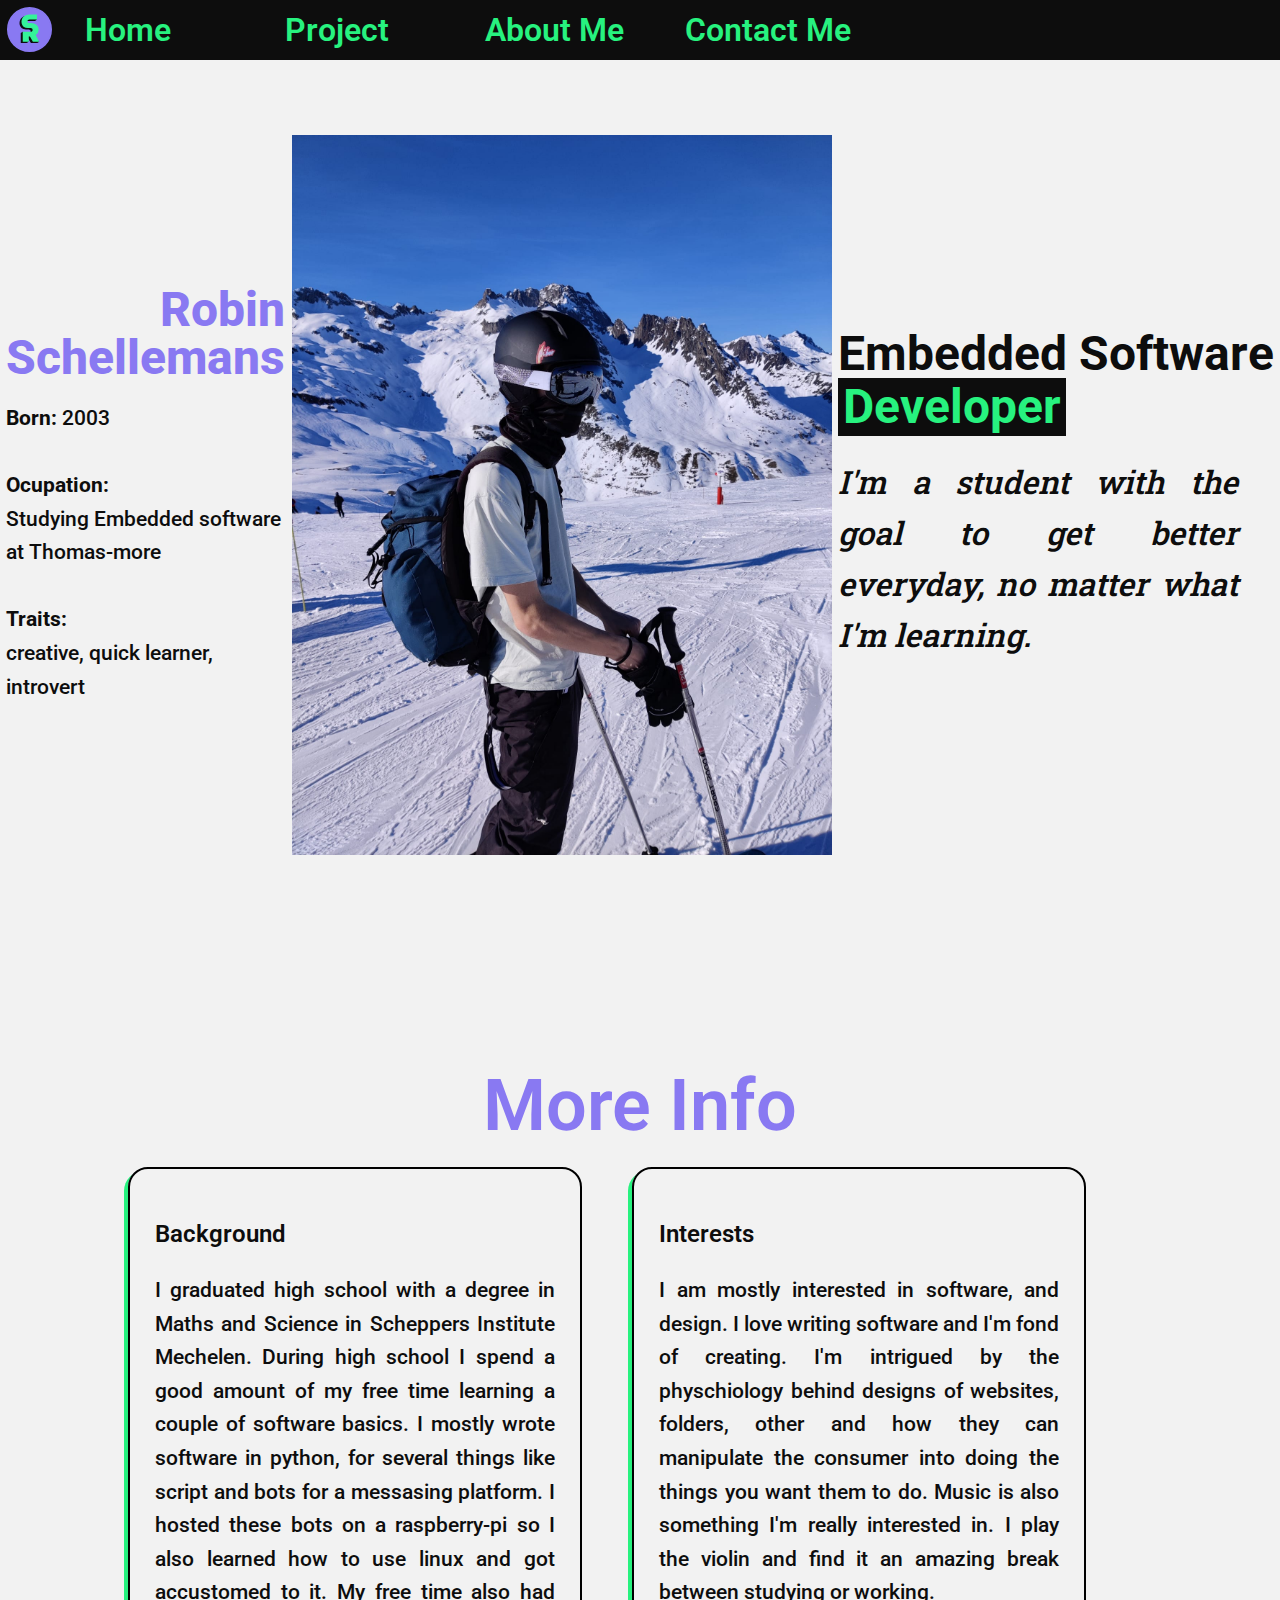
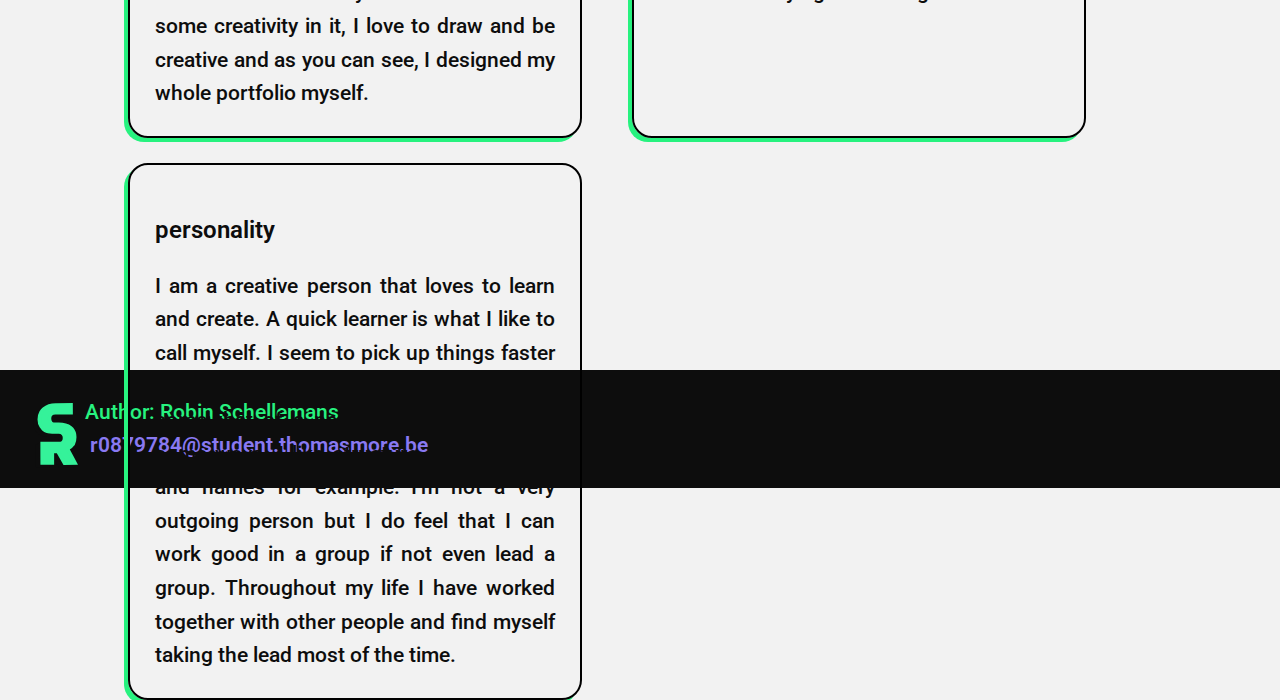
==== aboutme.html @ dadf63dd "added info of about me page" ====
<!DOCTYPE html>
<html>
    <head>
        <title>Robin Schellemans</title>
        <link rel = "icon" type = "image/png" href = "pictures/logo-black.svg">
        <meta charset="utf-8" />
        <link rel="stylesheet" href="css/reset.css" />
        <link rel="stylesheet" href="css/global-v2.css" />
        <link rel="stylesheet" href="css/aboutme-v2.css" />


        <style>
            @import url('https://fonts.googleapis.com/css2?family=Roboto:ital,wght@0,100;0,300;0,400;0,500;0,700;0,900;1,100;1,300;1,400;1,500;1,700;1,900&display=swap');
            @import url('https://fonts.googleapis.com/css2?family=Roboto+Slab:wght@100;200;300;500;600;700;800;900&display=swap');
        </style>


    </head>
    <body>
        <div class="topbar">
            <object class="logo" data="pictures/logo.svg" type="image/svg+xml"></object>
            <ul>
                <li><a href="index.html">Home</a></li>
                <li><a href="project.html">Project</a></li>
                <li>
                    <a href="#aboutme">About Me</a>
                    <ul>  
                        <li><a href="#more">More Info</a></li>
                        <li><a href="#skills">Skills</a></li>
                    </ul>
                </li>
                <li><a href="">Contact Me</a></li>
            </ul>
        </div>
        <div class="wrapper">
            <div id="aboutme">
                <div id="profile">
                        <h3>Robin Schellemans</h3>
                        <p>
                            <b>Born:</b> 2003
                            <br/><br />
                            <b>Ocupation:</b><br /> Studying Embedded software at Thomas-more
                            <br /><br />
                            <b>Traits:</b><br /> creative, quick learner, introvert


                        </p>
                </div>

                <img src="pictures/profile.jpg" title="picture of me"/>

                <div id="embedded">
                    <h3>Embedded Software</h3>
                    <h3 class="ultra-bold">Developer</h3>
                    <p id="quote">
                        I'm a student with the goal to get better everyday, no matter what I'm learning.
                    </p>

                </div>
            </div>


            <div id="more">
                <div id="more-title">
                    <h2>
                        More Info
                    </h2>
                </div>

                <div class="cards">
                    <div class="card">
                        <h3>
                            Background
                        </h3>
                        <p>
                            I graduated high school with a degree in Maths and Science in Scheppers Institute Mechelen.
                            During high school I spend a good amount of my free time learning a couple of software basics.
                            I mostly wrote software in python, for several things like script and bots for a messasing platform.
                            I hosted these bots on a raspberry-pi so I also learned how to use linux and got accustomed to it.
                            My free time also had some creativity in it, I love to draw and be creative and as you can see, I designed my whole portfolio myself.
                        </p>
                    </div>
                    <div class="card">
                        <h3>
                            Interests
                        </h3>
                        <p>
                            I am mostly interested in software, and design. I love writing software and I'm fond of creating.
                            I'm intrigued by the physchiology behind designs of websites, folders, other and how they can manipulate the consumer into doing the things you want them to do.
                            Music is also something I'm really interested in. I play the violin and find it an amazing break between studying or working.

                        </p>
                    </div>
                    <div class="card">
                        <h3>
                            personality
                        </h3>
                        <p>
                            I am a creative person that loves to learn and create. A quick learner is what I like to call myself. I seem to pick up things faster than others.
                            You could also say I'm somewhat of a perfectionist, but only in some ways. I like structure, in code, files and names for example.
                            I'm not a very outgoing person but I do feel that I can work good in a group if not even lead a group. Throughout my life I have worked together with other people and find myself taking the lead most of the time.

                        </p>
                    </div>
                    

                </div>
    
            </div>
        </div>

        <footer>
            <object class="logo" data="pictures/logo-green.svg" type="image/svg+xml"></object>
            <div id="content">
                <p>Author: Robin Schellemans</p>
                <p><a href="mailto:r0879784@student.thomasmore.be">r0879784@student.thomasmore.be</a></p>
            </div>

        </footer>


 

    </body>
</html>
---- css/global-v2.css ----
:root{
    --black: #0D0D0D;
    --white: #F2F2F2;
    --green-dark: #27F27F;
    --green-light: #27F27F;
    --purple: #8979F2;
}

/*/ Main styling text/*/
html{
    scroll-behavior: smooth;
    max-width: 100%;
    overflow-x: hidden;
}
body{
    font-family: 'Roboto', sans-serif;
    background-color: var(--white);
    color: var(--black);
    margin: 0;
}

h1{
    font-weight: 700;
    font-size: 144px;
    
}

h2{
    font-weight: 600;
    font-size: 72px;
    color: var(--purple);
}

h3{
    font-weight: 400;
    font-size: 48px;
}

p{
    font-size: 21px;
    font-weight: 500;
    line-height: 1.6;
}

.ultra-bold{
    padding: 5px;
    width: fit-content;
    font-weight: 700;
    color: var(--green-light);
    background-color: var(--black);

}
a{
    color: var(--purple);
    font-weight: 600;
    text-decoration: none;
    padding: 5px;

}
a:hover{
    background-color: var(--purple);
    color: var(--white);
    text-decoration: none;
    padding: 5px;
}


li{
    margin-top: 14px;
    font-size: 32px;
}

.green{
    color: var(--green-light);
}

/*/ styling of top navigation bar /*/

.topbar{
    display: block;
    position: fixed;
    width: 100%;
    background-color: var(--black);
    height: 60px;
    z-index: 1;

}
.topbar a{
    color: var(--green-light);
}
.topbar ul{
    margin-left: 5em;
}
.topbar ul li{

    float: left;
    width: 200px;
}

/*/ extended lists /*/
.topbar ul li ul{
    width: 200px;
    display: none;
}
.topbar ul li:hover ul{
   
    display: block;
    float: left;

    background-color: var(--black);
    z-index: -1;

    margin: 0;
}
.topbar ul li:hover ul li{
   
    padding-top: 8px;
    padding-bottom: 8px;
}


.logo {
    width: 45px;
    float: left;
    padding: 7px;
}

/*/ styling for cards /*/

.cards{
    width: 100%;
    display: flex;
    flex-wrap: wrap;
}

.card > h3{
    font-weight: 600;
    font-size: 24px;
    padding: 28px;
    padding-left: 0px;

}

.card p{
    text-align: justify;
}

.card{
    padding: 25px;
    border: 2px solid black;
    flex-basis: 400px;
    margin-top: 25px;
    margin-right: 50px;
    margin-bottom: 10;
    margin-left: 0px;
    border-radius: 20px;
    box-shadow: -4px 4px 0px var(--green-dark);
    align-items: stretch;
}


/*/ style for scroll bar /*/

::-webkit-scrollbar {
    width: 15px;
  }
  
  /* Track */
  ::-webkit-scrollbar-track {
    background: var(--white); 
  }
   
  /* Handle */
  ::-webkit-scrollbar-thumb {
    background: var(--purple); 
  }
  
  /* Handle on hover */
  ::-webkit-scrollbar-thumb:hover {
    background: var(--black); 
  }




footer{

    padding: 2vw;
    background-color: var(--black);
    color: var(--green-light);
}
#footer-content{
    margin-left: 6vw;
}
---- css/aboutme-v2.css ----
:root{
    --black: #0D0D0D;
    --white: #F2F2F2;
    --green-dark: #27F27F;
    --green-light: #27F27F;
    --purple: #8979F2;
}

/*/ styling of the header section /*/

#aboutme{
    position: relative;
    display: flex;
    flex-wrap: wrap;
    justify-content: space-evenly;
    align-items: center;
    height: 100vh;
    padding-top: 10vh;
}
#aboutme img{
    height: 80%;
    min-height: 400px;
}
#aboutme::after{
    display: block;
    content: "";
    clear: both;
    width: 100%;

}

/*/ the left section of the main page /*/
#profile{
    text-align: right;
    width: 725px;
    flex-basis: 0;
}
#profile p{
    text-align: left;
    margin-top: 20px;
}
#profile h3{
    color: var(--purple);
    font-weight: 800;
}

/*/ the right section of the header /*/

#embedded{
    flex-basis: 1;
}
#embedded h3{
    font-weight: 700;
}
#quote{
    margin-top: 20px;
    width: 400px;
    font-size: 32px;
    font-style: italic;
    text-align: justify;
    font-family: 'Roboto Slab', serif;

}

/*/ the other sections /*/

#more{
    position: relative;
    display: block;
    margin-left: 10%;
    width: 80%;
    height: 100vh;
    padding-top: 5em;
}

#more h2{
    text-align: center;
}

@media only screen and (max-width: 1190px) {
    #more {
      padding-top: 13em;
    }
  }
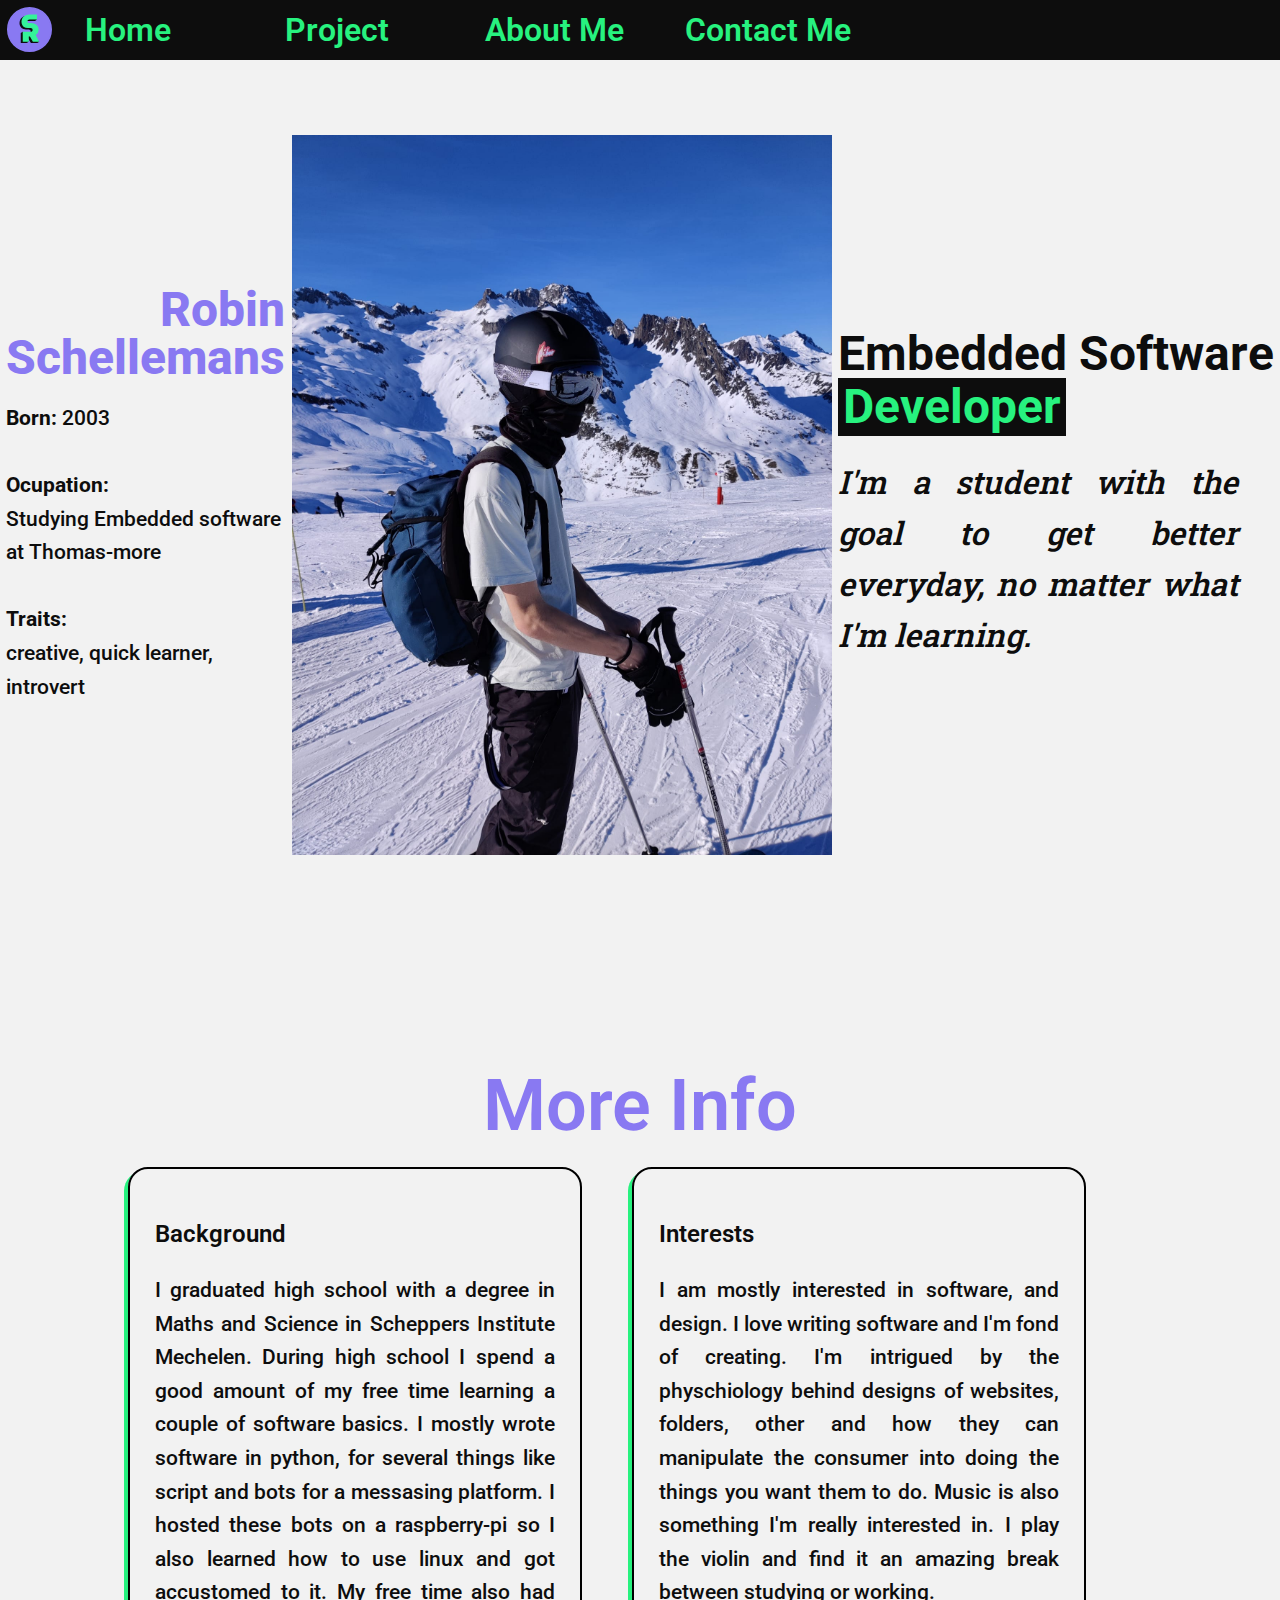
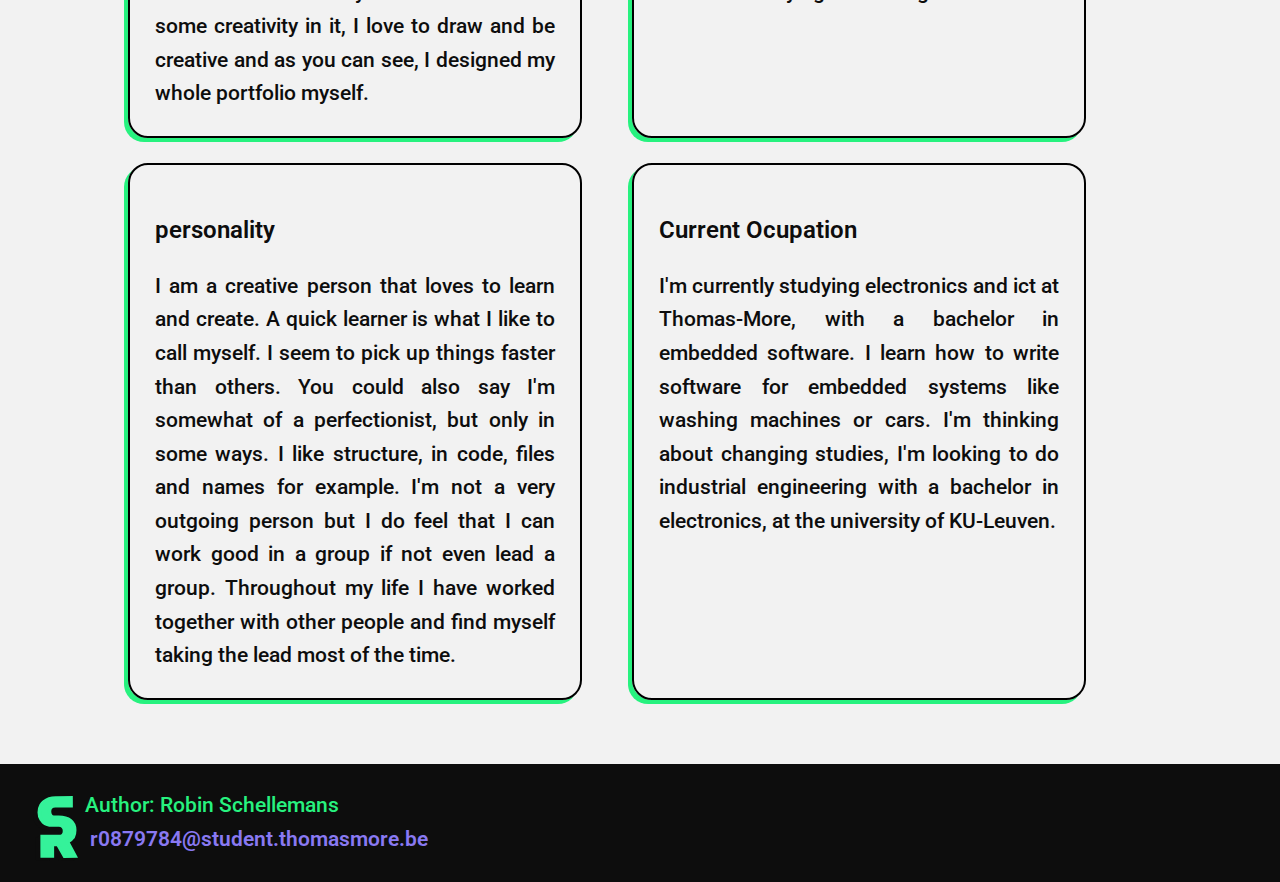
==== commit 3262ea6d: "tried adding sliders" ====
--- a/aboutme.html
+++ b/aboutme.html
@@ -13,6 +13,20 @@
             @import url('https://fonts.googleapis.com/css2?family=Roboto:ital,wght@0,100;0,300;0,400;0,500;0,700;0,900;1,100;1,300;1,400;1,500;1,700;1,900&display=swap');
             @import url('https://fonts.googleapis.com/css2?family=Roboto+Slab:wght@100;200;300;500;600;700;800;900&display=swap');
         </style>
+    
+    <script>
+        
+        window.onload = function() {
+            var sliders = document.getElementsByClassName("fake-slider");
+            for(var i in sliders){
+                sliders[i].disabled = true
+            }
+        };
+        
+
+        
+    </script>
+
 
 
     </head>
@@ -102,7 +116,16 @@
 
                         </p>
                     </div>
-                    
+                    <div class="card">
+                        <h3>
+                            Current Ocupation
+                        </h3>
+                        <p>
+                            I'm currently studying electronics and ict at Thomas-More, with a bachelor in embedded software.
+                            I learn how to write software for embedded systems like washing machines or cars.
+                            I'm thinking about changing studies, I'm looking to do industrial engineering with a bachelor in electronics, at the university of KU-Leuven.
+                        </p>
+                    </div>
 
                 </div>
     
--- a/css/global-v2.css
+++ b/css/global-v2.css
@@ -130,6 +130,7 @@
 
 .cards{
     width: 100%;
+    height: fit-content;
     display: flex;
     flex-wrap: wrap;
 }
@@ -159,6 +160,41 @@
     align-items: stretch;
 }
 
+/* still working on these sliders */
+/*
+label{
+    font-size: 26px;
+    font-weight: 700;
+}
+
+
+.fake-slider {
+    position: relative;
+    margin-top: 4em;
+    margin-right: 4em;
+    -webkit-appearance: none;
+    appearance: none;
+    width: 80%;
+    height: 12px;
+    background: var(--green-light);
+    outline: none;
+    opacity: 0.7; 
+    -webkit-transition: .2s; 
+    transition: opacity .2s;
+    border-radius: 5px;
+  }
+  
+  .fake-slider::-webkit-slider-thumb {
+    -webkit-appearance: none;
+    appearance: none;
+    width: 25px; 
+    height: 25px; 
+    background: var(--purple);
+    cursor: pointer;
+    border-radius: 15px;
+  }
+*/
+
 
 /*/ style for scroll bar /*/
 
@@ -182,6 +218,7 @@
   }
 
 
+ 
 
 
 footer{
--- a/css/aboutme-v2.css
+++ b/css/aboutme-v2.css
@@ -69,7 +69,8 @@
     display: block;
     margin-left: 10%;
     width: 80%;
-    height: 100vh;
+    height: fit-content;
+    margin-bottom: 5vw;
     padding-top: 5em;
 }
 
@@ -84,3 +85,7 @@
   }
 
 
+#skills{
+    flex-basis: 900px;
+}
+
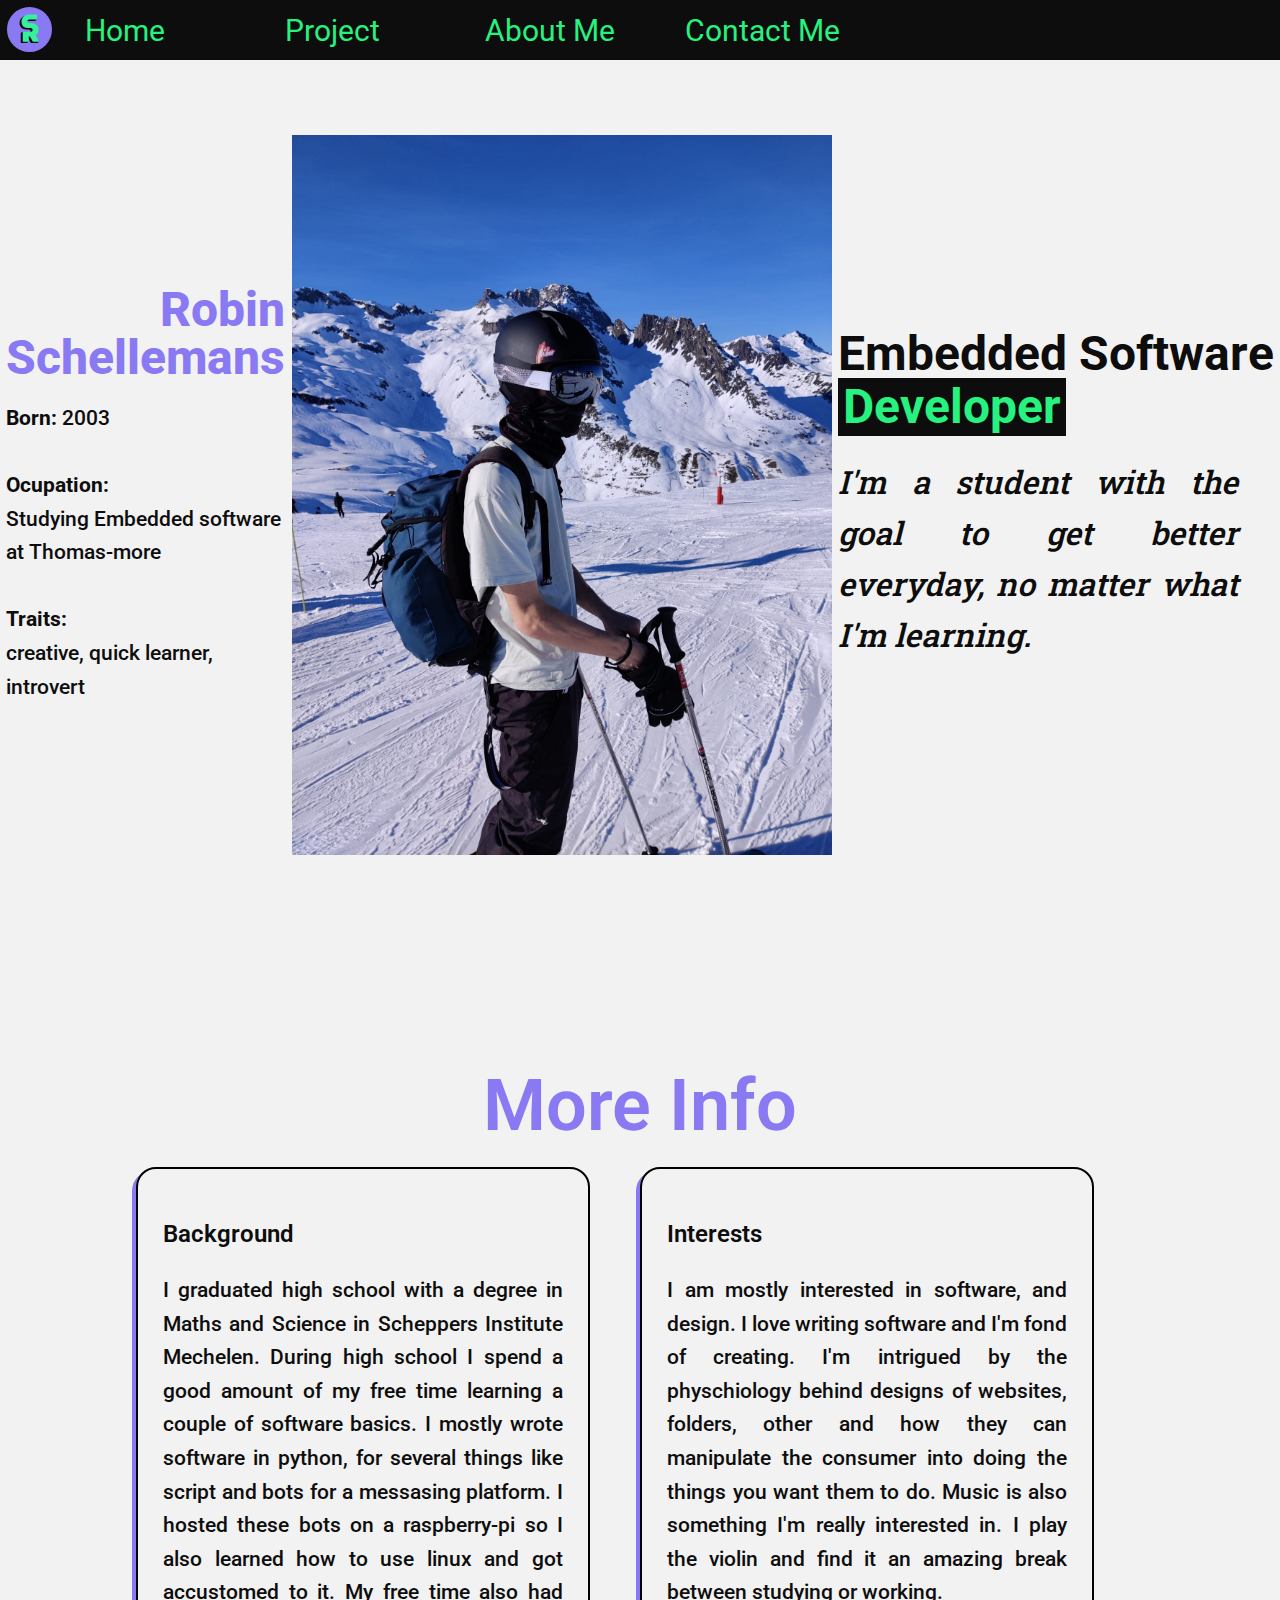
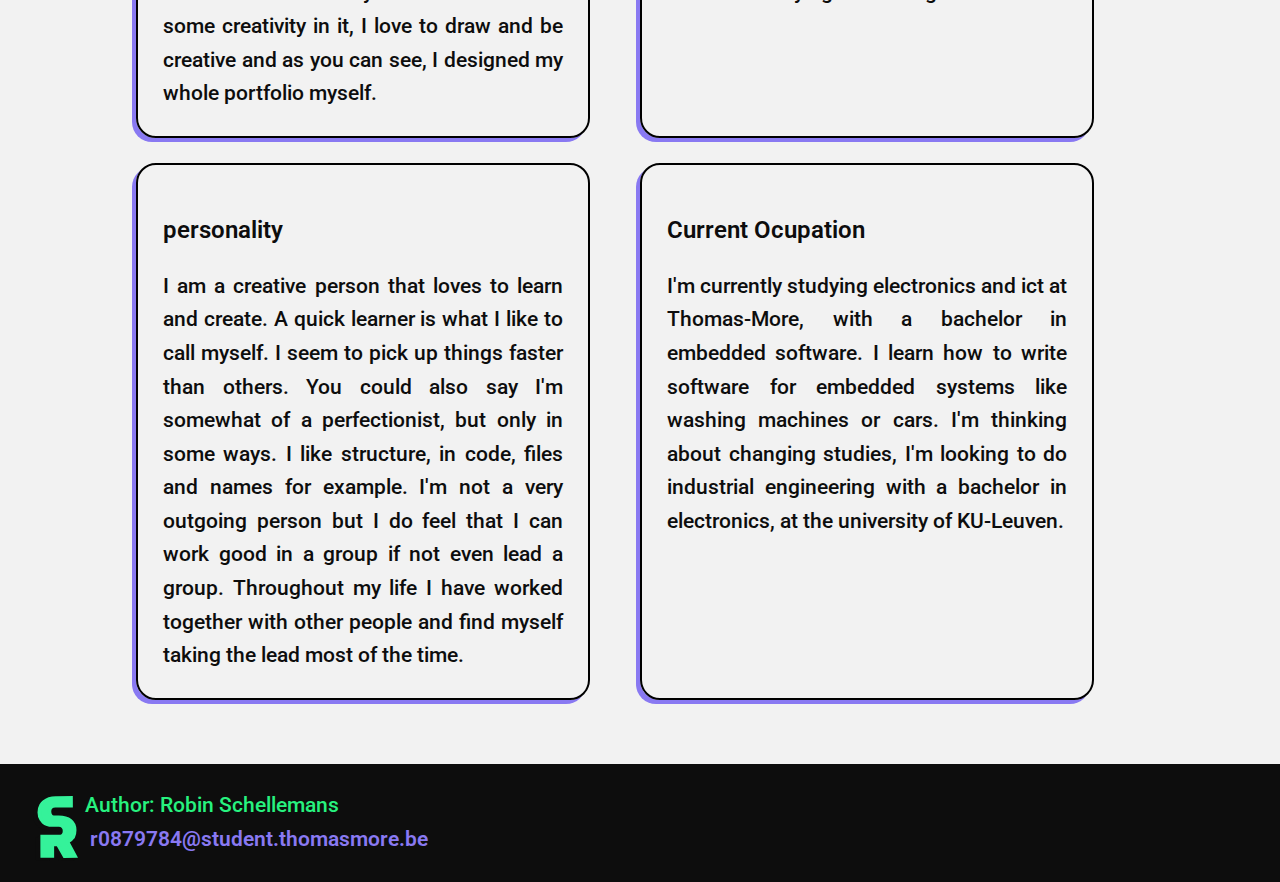
==== commit 81f72667: "changed font off topbar" ====
--- a/aboutme.html
+++ b/aboutme.html
@@ -40,7 +40,7 @@
                     <a href="#aboutme">About Me</a>
                     <ul>  
                         <li><a href="#more">More Info</a></li>
-                        <li><a href="#skills">Skills</a></li>
+                        <li><a href="#skills">projects</a></li>
                     </ul>
                 </li>
                 <li><a href="">Contact Me</a></li>
--- a/css/global-v2.css
+++ b/css/global-v2.css
@@ -88,6 +88,8 @@
 }
 .topbar a{
     color: var(--green-light);
+    font-weight: 400;
+    font-size: 30px;
 }
 .topbar ul{
     margin-left: 5em;
@@ -133,6 +135,7 @@
     height: fit-content;
     display: flex;
     flex-wrap: wrap;
+    justify-content: center;
 }
 
 .card > h3{
@@ -156,7 +159,7 @@
     margin-bottom: 10;
     margin-left: 0px;
     border-radius: 20px;
-    box-shadow: -4px 4px 0px var(--green-dark);
+    box-shadow: -4px 4px 0px var(--purple);
     align-items: stretch;
 }
 
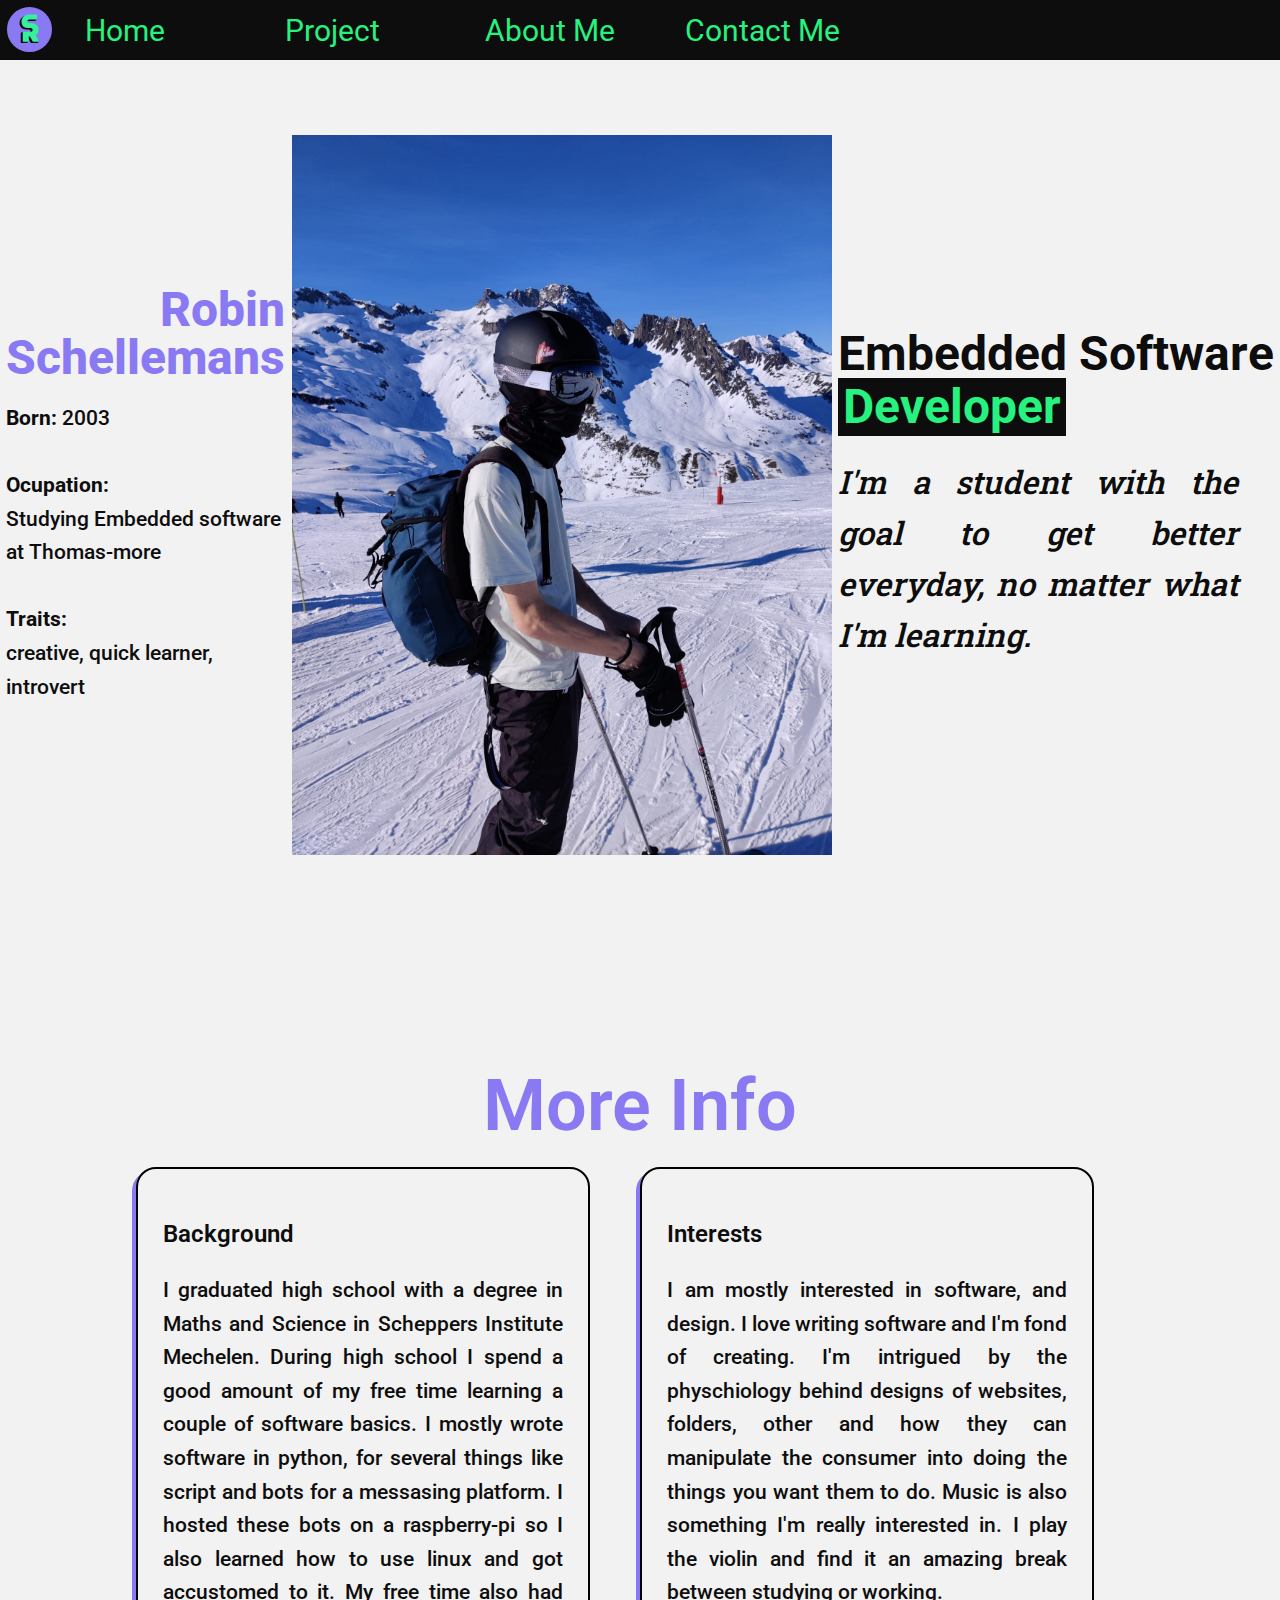
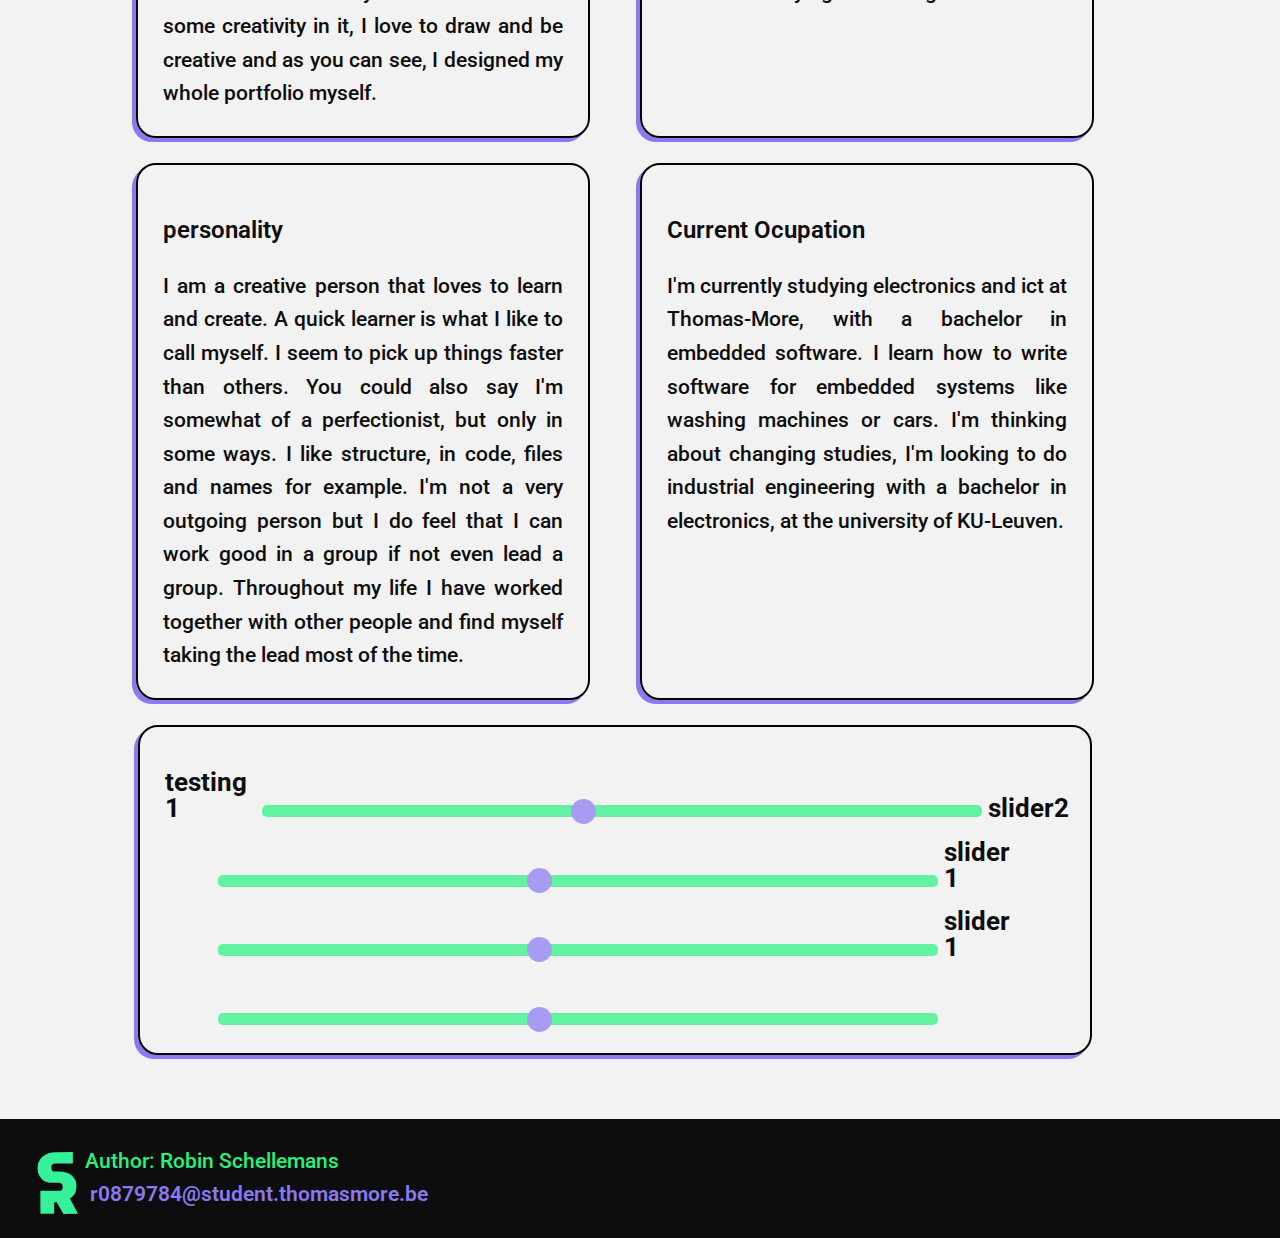
==== commit ab1c1774: "fixed sliders" ====
--- a/aboutme.html
+++ b/aboutme.html
@@ -126,6 +126,16 @@
                             I'm thinking about changing studies, I'm looking to do industrial engineering with a bachelor in electronics, at the university of KU-Leuven.
                         </p>
                     </div>
+                    <div class="card" id="skills">
+                        <label for="skill1">testing 1</label>
+                        <input type="range" min="1" max="10" value="5" class="fake-slider" id="skill1">                        
+                        <label for="skill2">slider2</label>
+                        <input type="range" min="1" max="10" value="5" class="fake-slider" id="skill2">
+                        <label for="skill3">slider  1</label>
+                        <input type="range" min="1" max="10" value="5" class="fake-slider" id="skill3">
+                        <label for="skill4">slider   1</label>
+                        <input type="range" min="1" max="10" value="5" class="fake-slider" id="skill4">
+                    </div>
 
                 </div>
     
--- a/css/global-v2.css
+++ b/css/global-v2.css
@@ -163,9 +163,9 @@
     align-items: stretch;
 }
 
-/* still working on these sliders */
-/*
 label{
+    display: inline-block;
+    width: 40px;
     font-size: 26px;
     font-weight: 700;
 }
@@ -174,7 +174,7 @@
 .fake-slider {
     position: relative;
     margin-top: 4em;
-    margin-right: 4em;
+    margin-left: 4em;
     -webkit-appearance: none;
     appearance: none;
     width: 80%;
@@ -196,7 +196,6 @@
     cursor: pointer;
     border-radius: 15px;
   }
-*/
 
 
 /*/ style for scroll bar /*/
--- a/css/aboutme-v2.css
+++ b/css/aboutme-v2.css
@@ -85,6 +85,7 @@
   }
 
 
+
 #skills{
     flex-basis: 900px;
 }
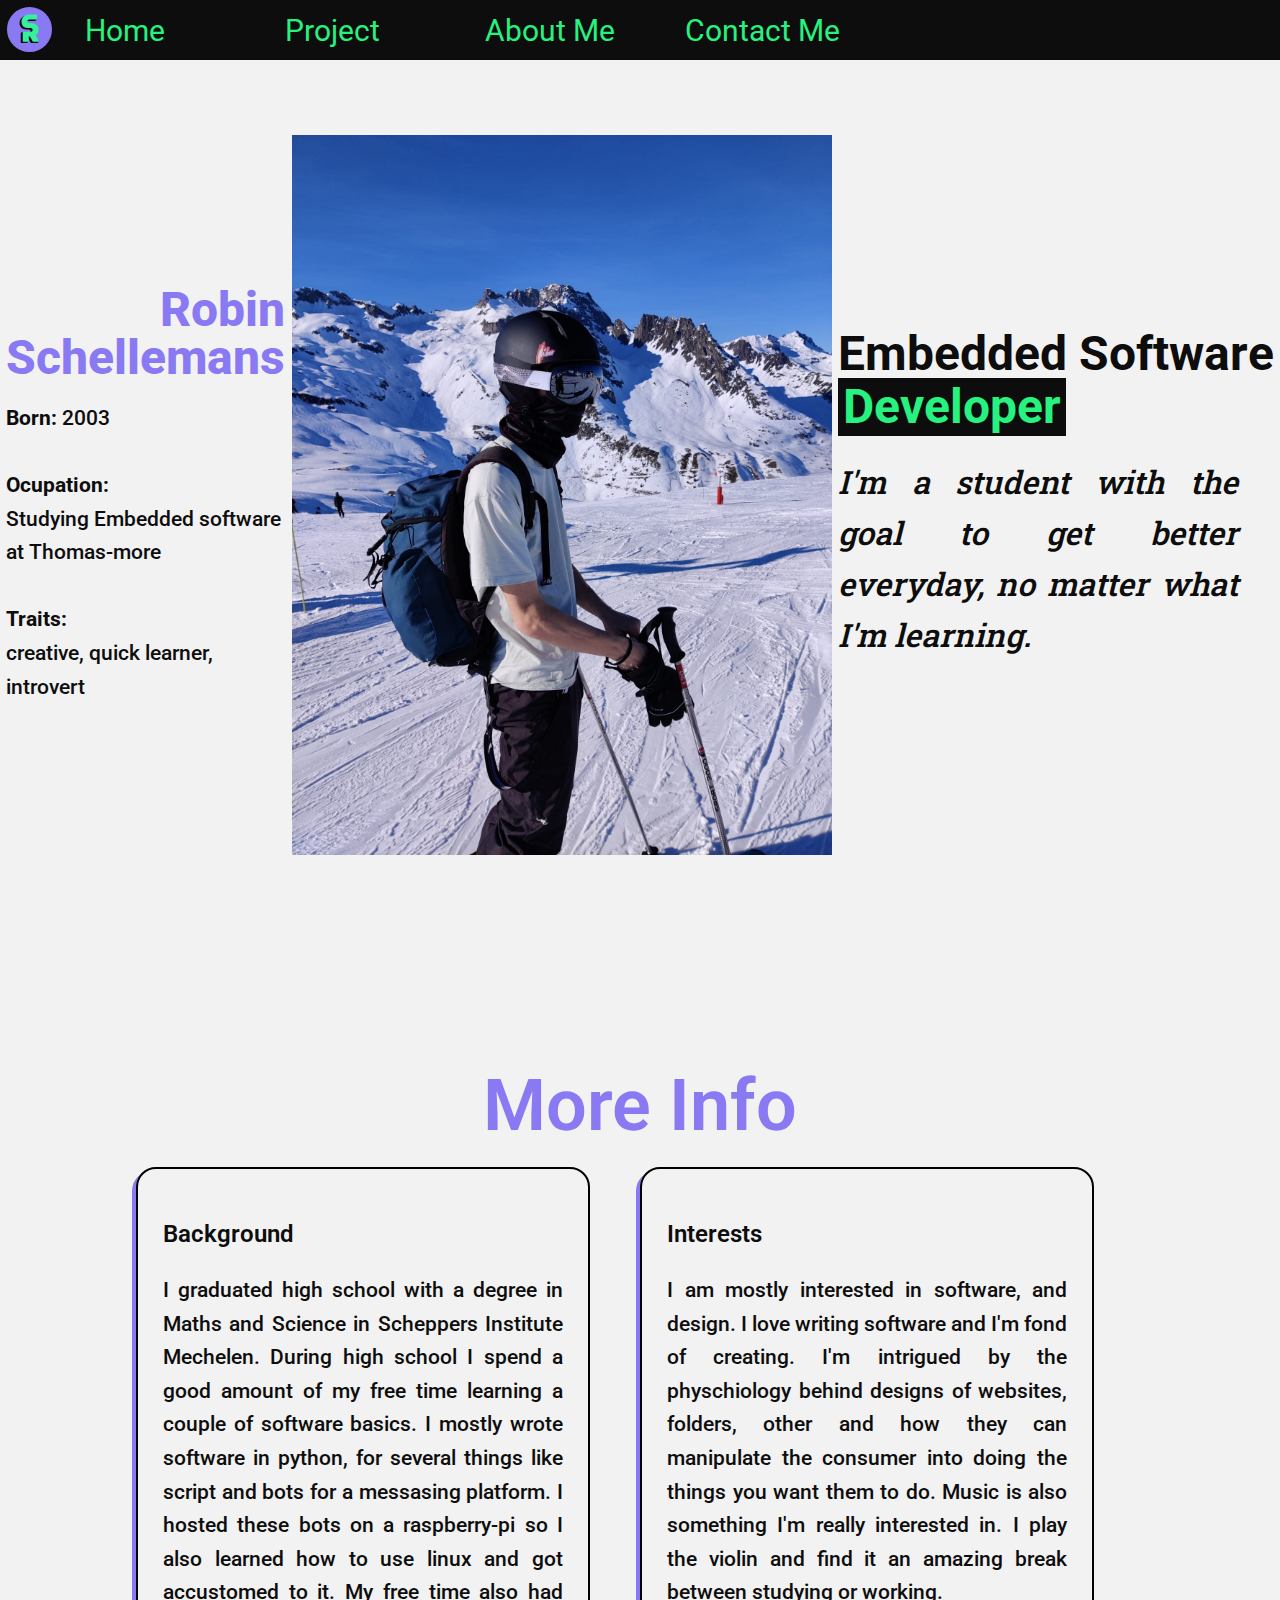
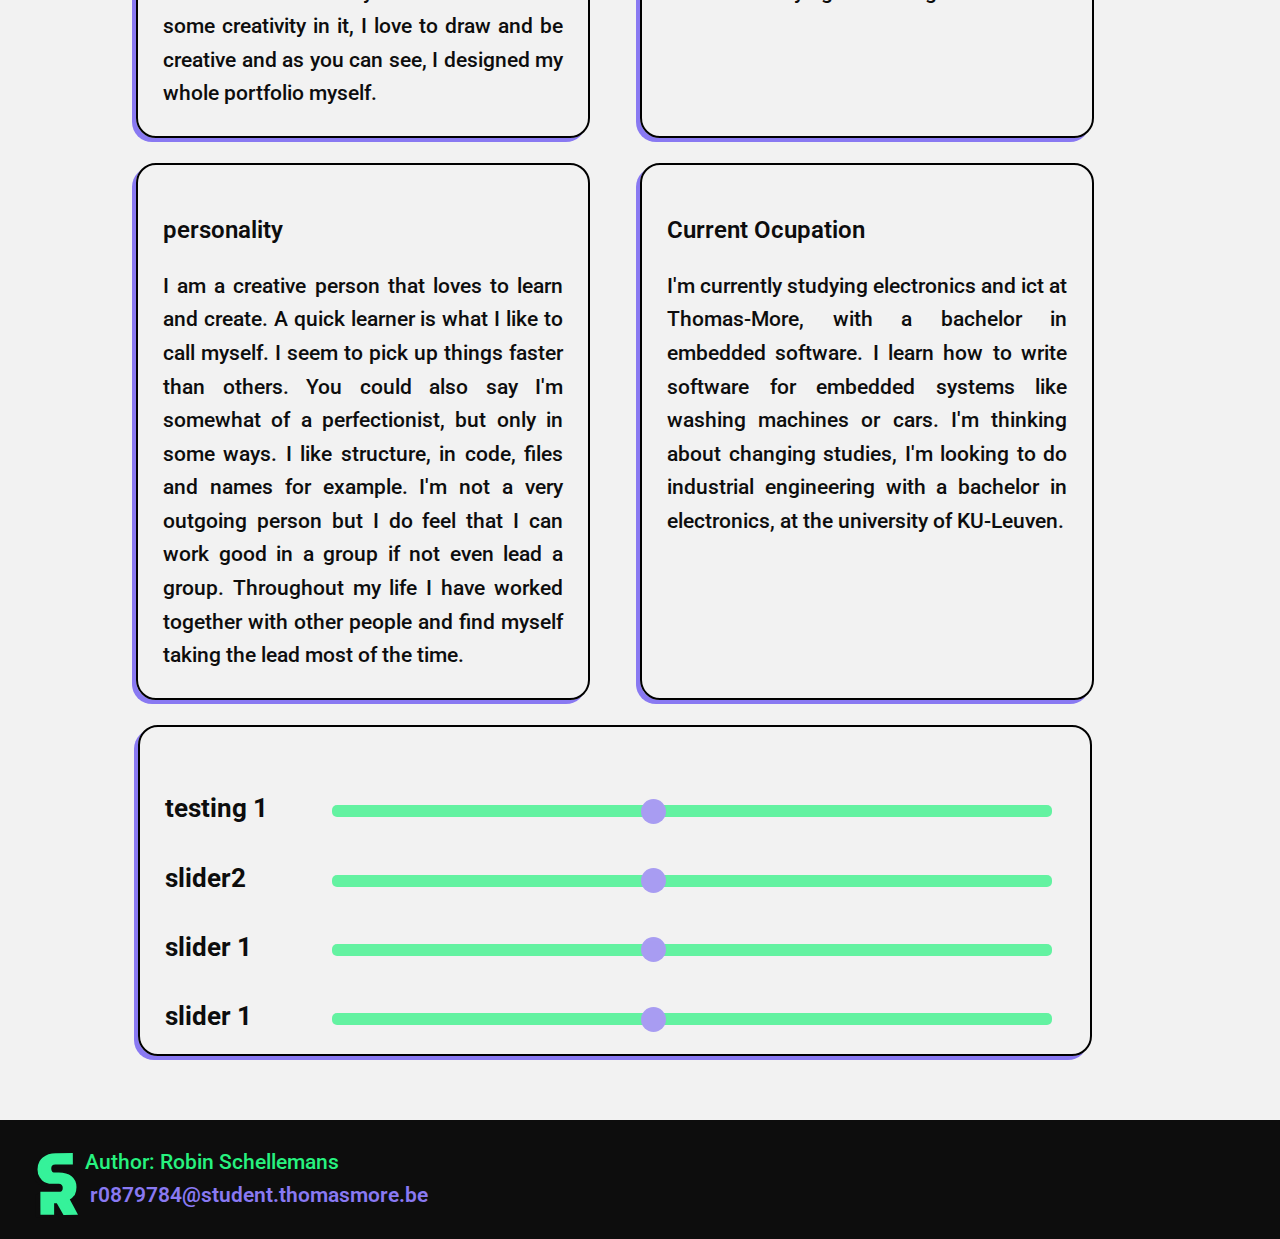
==== commit 61ea431a: "removed cv files" ====
--- a/aboutme.html
+++ b/aboutme.html
@@ -128,11 +128,14 @@
                     </div>
                     <div class="card" id="skills">
                         <label for="skill1">testing 1</label>
-                        <input type="range" min="1" max="10" value="5" class="fake-slider" id="skill1">                        
+                        <input type="range" min="1" max="10" value="5" class="fake-slider" id="skill1">    
+                        <br />                    
                         <label for="skill2">slider2</label>
                         <input type="range" min="1" max="10" value="5" class="fake-slider" id="skill2">
+                        <br />
                         <label for="skill3">slider  1</label>
                         <input type="range" min="1" max="10" value="5" class="fake-slider" id="skill3">
+                        <br />
                         <label for="skill4">slider   1</label>
                         <input type="range" min="1" max="10" value="5" class="fake-slider" id="skill4">
                     </div>
--- a/css/global-v2.css
+++ b/css/global-v2.css
@@ -165,7 +165,7 @@
 
 label{
     display: inline-block;
-    width: 40px;
+    width: 110px;
     font-size: 26px;
     font-weight: 700;
 }
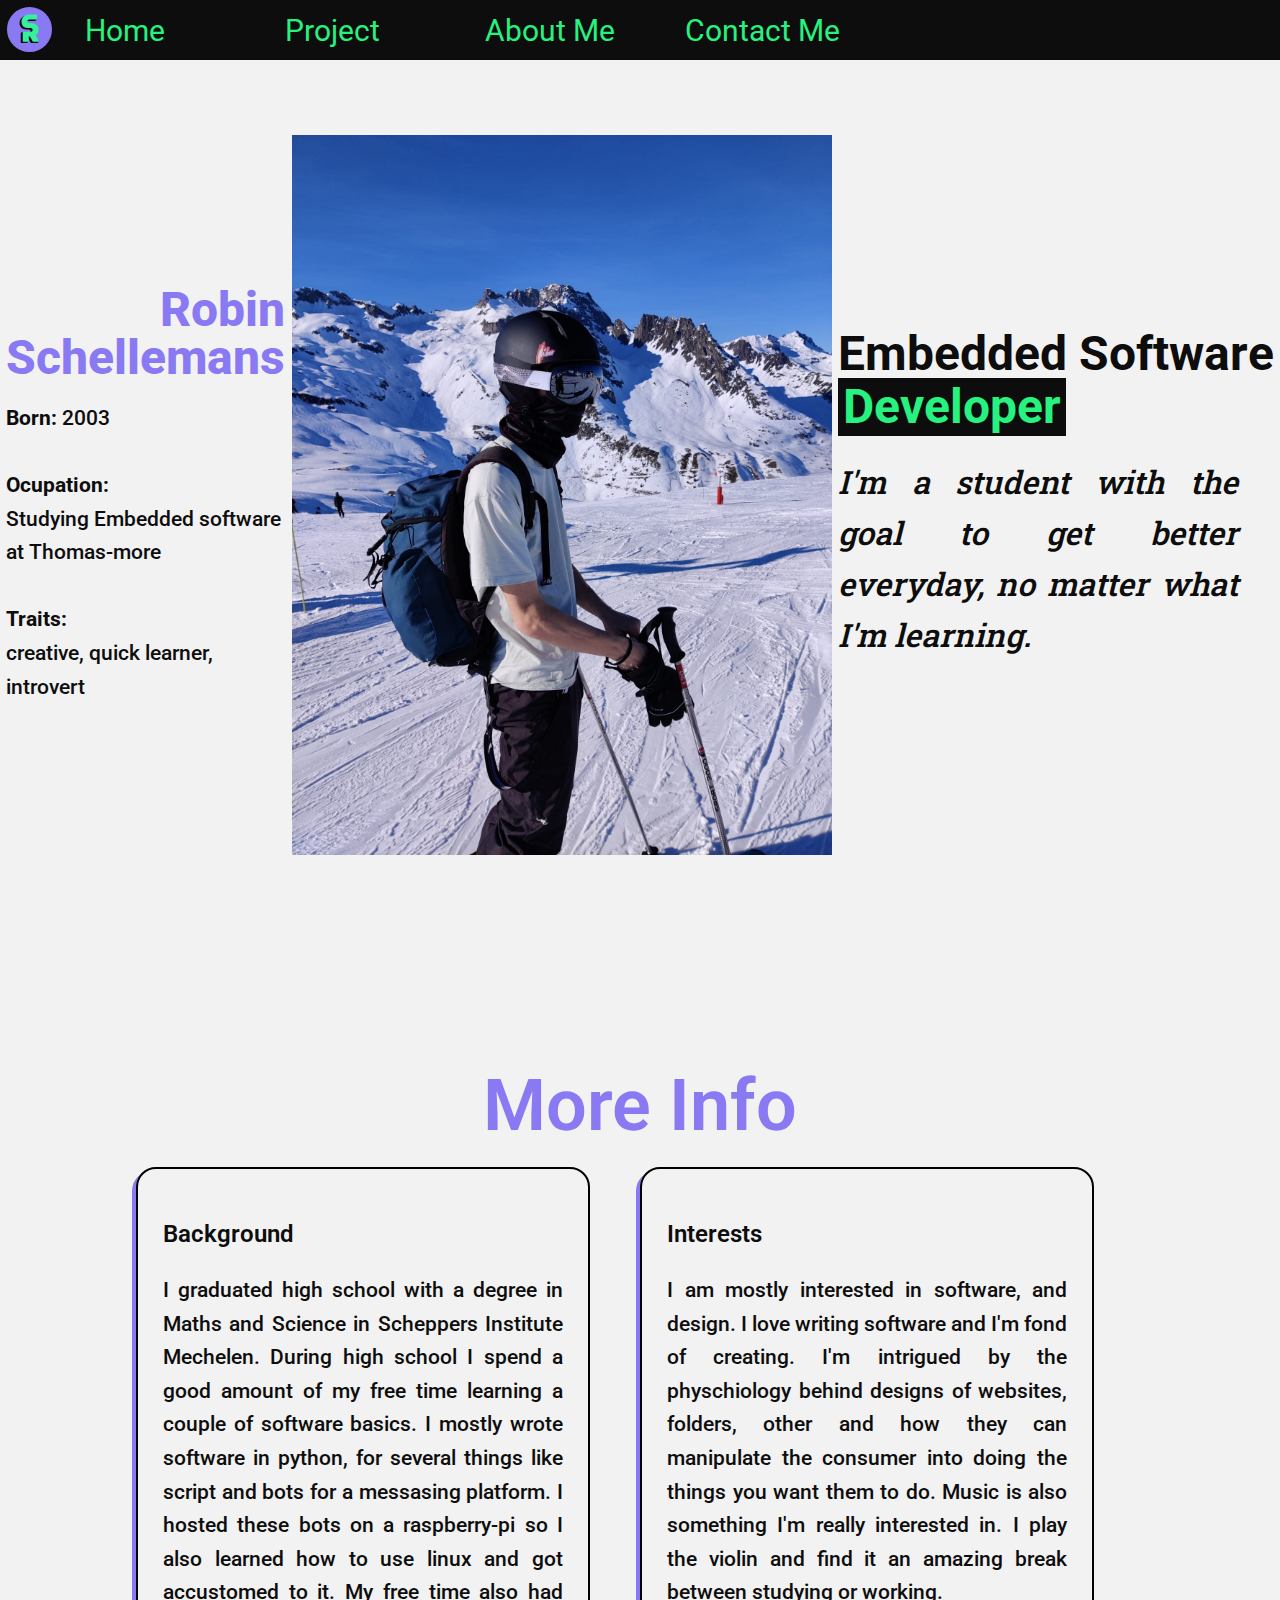
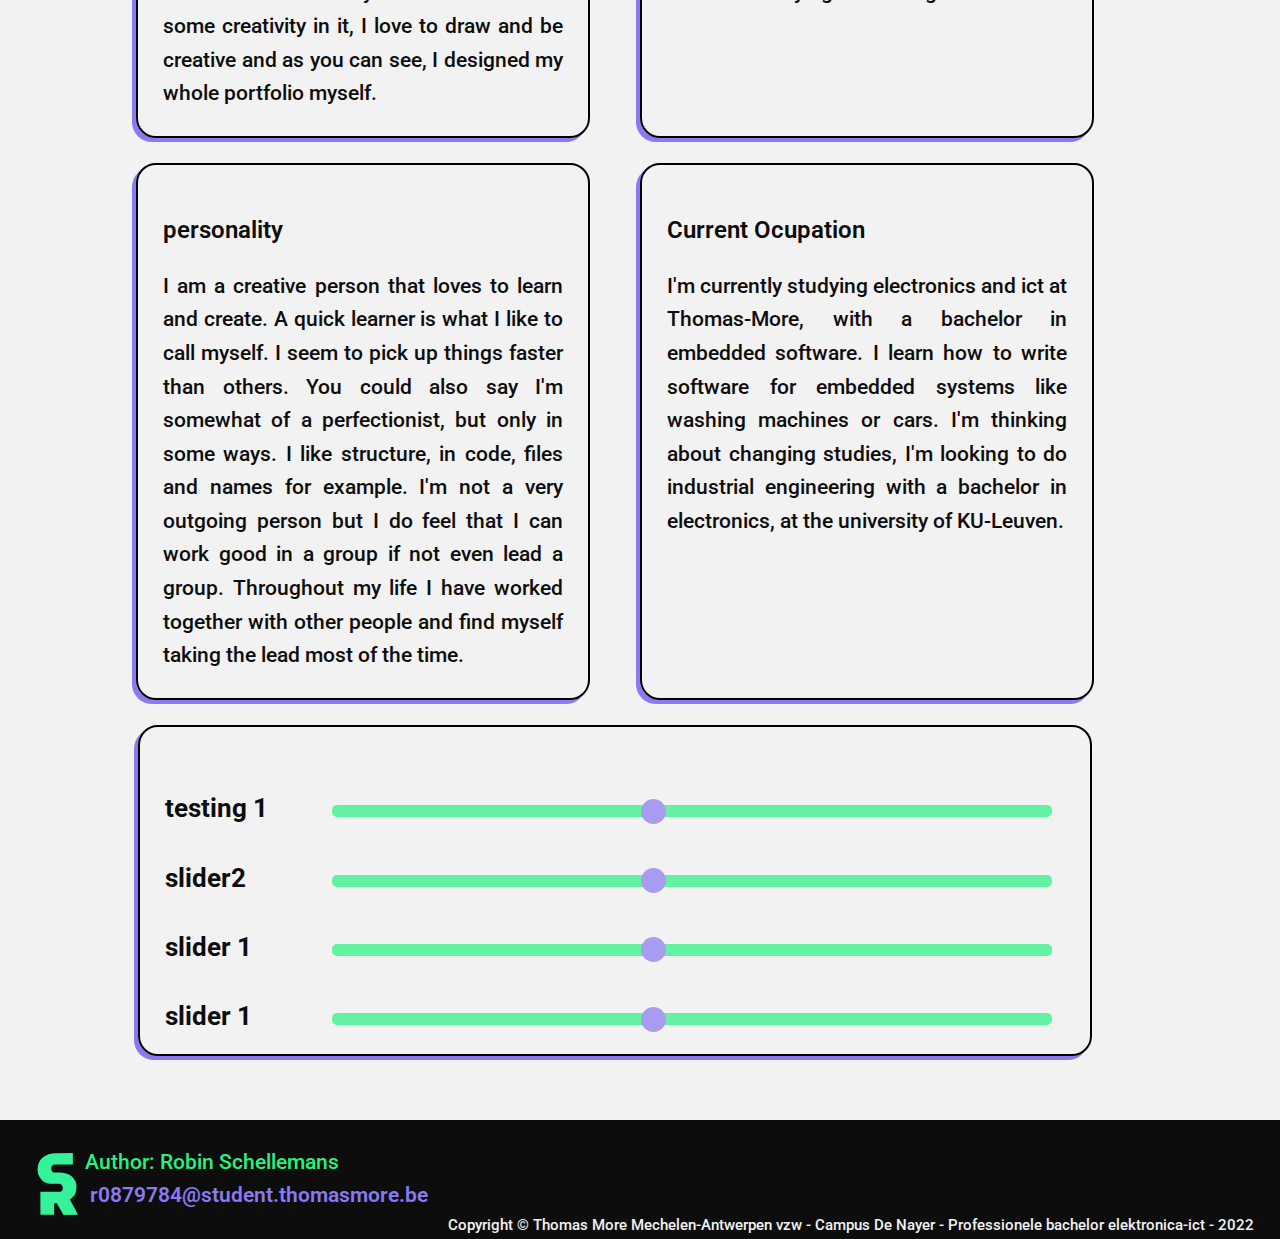
==== commit 03c2c33e: "slideshow" ====
--- a/aboutme.html
+++ b/aboutme.html
@@ -43,7 +43,7 @@
                         <li><a href="#skills">projects</a></li>
                     </ul>
                 </li>
-                <li><a href="">Contact Me</a></li>
+                <li><a href="contact.html">Contact Me</a></li>
             </ul>
         </div>
         <div class="wrapper">
@@ -128,16 +128,16 @@
                     </div>
                     <div class="card" id="skills">
                         <label for="skill1">testing 1</label>
-                        <input type="range" min="1" max="10" value="5" class="fake-slider" id="skill1">    
+                        <input type="range" min="1" max="10" value="5" class="slider" id="skill1">    
                         <br />                    
                         <label for="skill2">slider2</label>
-                        <input type="range" min="1" max="10" value="5" class="fake-slider" id="skill2">
+                        <input type="range" min="1" max="10" value="5" class="slider" id="skill2">
                         <br />
                         <label for="skill3">slider  1</label>
-                        <input type="range" min="1" max="10" value="5" class="fake-slider" id="skill3">
+                        <input type="range" min="1" max="10" value="5" class="slider" id="skill3">
                         <br />
                         <label for="skill4">slider   1</label>
-                        <input type="range" min="1" max="10" value="5" class="fake-slider" id="skill4">
+                        <input type="range" min="1" max="10" value="5" class="slider" id="skill4">
                     </div>
 
                 </div>
@@ -150,6 +150,9 @@
             <div id="content">
                 <p>Author: Robin Schellemans</p>
                 <p><a href="mailto:r0879784@student.thomasmore.be">r0879784@student.thomasmore.be</a></p>
+                <p id="copyright">Copyright © Thomas More Mechelen-Antwerpen vzw - 
+                    Campus De Nayer - Professionele bachelor elektronica-ict - 
+                    2022</p>
             </div>
 
         </footer>
--- a/css/global-v2.css
+++ b/css/global-v2.css
@@ -171,7 +171,7 @@
 }
 
 
-.fake-slider {
+.slider {
     position: relative;
     margin-top: 4em;
     margin-left: 4em;
@@ -187,7 +187,7 @@
     border-radius: 5px;
   }
   
-  .fake-slider::-webkit-slider-thumb {
+  .slider::-webkit-slider-thumb {
     -webkit-appearance: none;
     appearance: none;
     width: 25px; 
@@ -234,3 +234,10 @@
 }
   
 
+#copyright{
+    color: #F2F2F2;
+    float: right;
+    display: inline;
+    font-size: 15px;
+}
+
